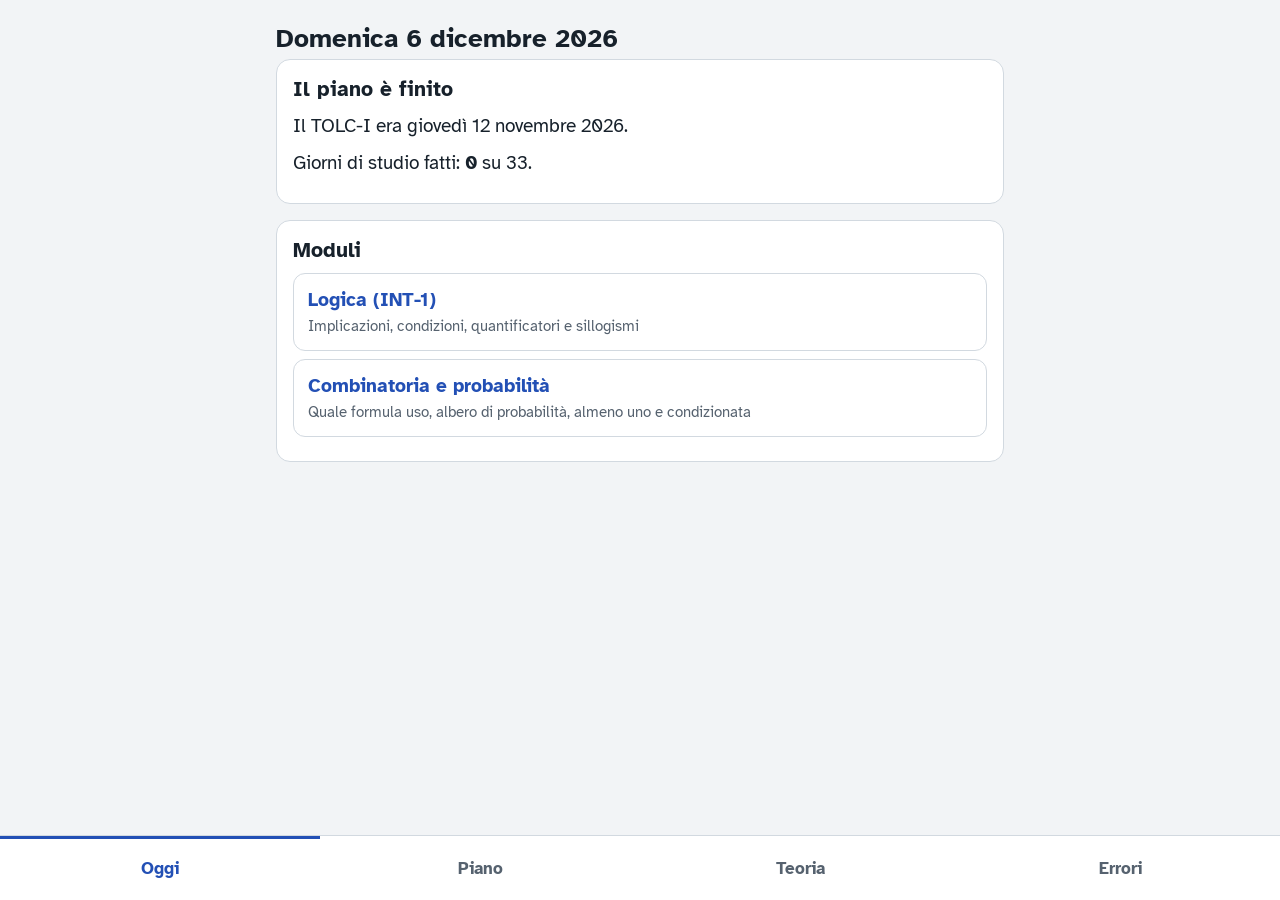
==== index.html @ aacd82c2 "Fase 1: scheletro, schermata Oggi, piano, salvataggio, PWA - data/plan.json: 39 giorni dal 5 ottobre" ====
<!DOCTYPE html>
<html lang="it">
<head>
<meta charset="utf-8">
<meta name="viewport" content="width=device-width, initial-scale=1, viewport-fit=cover">
<title>TOLC-I</title>
<meta name="description" content="Piano di studio per il TOLC-I del 12 novembre 2026">
<meta name="theme-color" content="#F2F4F6" media="(prefers-color-scheme: light)">
<meta name="theme-color" content="#11161C" media="(prefers-color-scheme: dark)">
<link rel="manifest" href="manifest.webmanifest">
<link rel="icon" type="image/png" href="assets/icons/icon-192.png">
<link rel="apple-touch-icon" href="assets/icons/apple-touch-icon.png">
<meta name="apple-mobile-web-app-title" content="TOLC-I">
<meta name="mobile-web-app-capable" content="yes">
<meta name="apple-mobile-web-app-capable" content="yes">
<link rel="stylesheet" href="assets/fonts/atkinson-hyperlegible.css">
<link rel="stylesheet" href="css/app.css">
<script src="js/store.js" defer></script>
<script src="js/app.js" defer></script>
</head>
<body>
<div class="wrap"><main id="main"><p>Caricamento…</p></main></div>
<nav class="tabbar" aria-label="Sezioni">
  <a href="#oggi">Oggi</a>
  <a href="#piano">Piano</a>
  <a href="#teoria">Teoria</a>
  <a href="#errori">Errori</a>
</nav>
<noscript><p class="wrap">Per usare l'app serve JavaScript attivo.</p></noscript>
</body>
</html>
---- assets/fonts/atkinson-hyperlegible.css ----
/* Atkinson Hyperlegible (Braille Institute, licenza SIL OFL 1.1: vedi OFL.txt).
   File locali scaricati da Google Fonts, sottoinsieme "latin": funziona offline. */
@font-face{font-family:"Atkinson Hyperlegible";font-style:normal;font-weight:400;font-display:swap;
 src:url(atkinson-hyperlegible-400.woff2) format("woff2");
 unicode-range:U+0000-00FF,U+0131,U+0152-0153,U+02BB-02BC,U+02C6,U+02DA,U+02DC,U+0304,U+0308,U+0329,U+2000-206F,U+20AC,U+2122,U+2191,U+2193,U+2212,U+2215,U+FEFF,U+FFFD}
@font-face{font-family:"Atkinson Hyperlegible";font-style:normal;font-weight:700;font-display:swap;
 src:url(atkinson-hyperlegible-700.woff2) format("woff2");
 unicode-range:U+0000-00FF,U+0131,U+0152-0153,U+02BB-02BC,U+02C6,U+02DA,U+02DC,U+0304,U+0308,U+0329,U+2000-206F,U+20AC,U+2122,U+2191,U+2193,U+2212,U+2215,U+FEFF,U+FFFD}
@font-face{font-family:"Atkinson Hyperlegible";font-style:italic;font-weight:400;font-display:swap;
 src:url(atkinson-hyperlegible-400-italic.woff2) format("woff2");
 unicode-range:U+0000-00FF,U+0131,U+0152-0153,U+02BB-02BC,U+02C6,U+02DA,U+02DC,U+0304,U+0308,U+0329,U+2000-206F,U+20AC,U+2122,U+2191,U+2193,U+2212,U+2215,U+FEFF,U+FFFD}
---- css/app.css ----
/* Stile dell'app TOLC-I. Variabili e tema chiaro/scuro presi dal modulo INT-1 (logica).
   Colori: blu (accent), verde (ok), rosso (ko). Il resto è grigio. */
:root{--bg:#F2F4F6;--surface:#FFFFFF;--ink:#17212B;--muted:#56626F;--line:#D2D9E0;--accent:#2350B5;--accent-soft:#E2EAF8;
 --ok:#15704A;--ok-soft:#E1F1E8;--ko:#B3261E;--ko-soft:#FBE6E4;
 --barh:64px;color-scheme:light}
@media (prefers-color-scheme:dark){:root:not([data-theme="light"]){--bg:#11161C;--surface:#1A2129;--ink:#E7ECF1;--muted:#A2AEBB;--line:#334050;--accent:#93B2F4;--accent-soft:#22324E;
 --ok:#63C996;--ok-soft:#163223;--ko:#F2918A;--ko-soft:#3A1F1D;color-scheme:dark}}
:root[data-theme="dark"]{--bg:#11161C;--surface:#1A2129;--ink:#E7ECF1;--muted:#A2AEBB;--line:#334050;--accent:#93B2F4;--accent-soft:#22324E;
 --ok:#63C996;--ok-soft:#163223;--ko:#F2918A;--ko-soft:#3A1F1D;color-scheme:dark}
*,*::before,*::after{box-sizing:border-box}
html{-webkit-text-size-adjust:100%}
body{margin:0;background:var(--bg);color:var(--ink);font-family:"Atkinson Hyperlegible",system-ui,-apple-system,"Segoe UI",Roboto,sans-serif;font-size:19px;line-height:1.55}
.wrap{max-width:760px;margin:0 auto;padding:calc(16px + env(safe-area-inset-top,0px)) 16px calc(var(--barh) + 32px + env(safe-area-inset-bottom,0px))}
h1{font-size:1.6rem;line-height:1.2;margin:8px 0 4px}
h2{font-size:1.3rem;line-height:1.25;margin:0 0 10px}
h3{font-size:1.1rem;margin:18px 0 8px}
p{margin:8px 0}
a{color:var(--accent)}
.muted{color:var(--muted)}
.small{font-size:.9rem}
.card{background:var(--surface);border:1px solid var(--line);border-radius:14px;padding:16px;margin:0 0 16px}
.card.today{border:2px solid var(--accent)}
.big{font-size:1.15rem}
.countdown{font-size:1.25rem;margin:4px 0 16px}
.countdown b{font-size:2rem;color:var(--accent)}
.kv{margin:10px 0}
.kv dt{font-size:.9rem;color:var(--muted);margin-top:10px}
.kv dd{margin:2px 0 0;font-size:1.1rem}
.materia{font-size:1.45rem;font-weight:700;margin:2px 0 6px}
.btn{display:inline-flex;align-items:center;justify-content:center;gap:8px;font:inherit;font-size:1.05rem;min-height:48px;padding:10px 18px;border-radius:12px;border:1px solid var(--line);background:var(--surface);color:var(--ink);cursor:pointer;text-decoration:none}
.btn.primary{background:var(--accent);border-color:var(--accent);color:var(--surface);font-weight:700}
.btn.done{background:var(--ok-soft);border-color:var(--ok);color:var(--ok);font-weight:700}
.btn.wide{width:100%}
.btnrow{display:flex;flex-wrap:wrap;gap:10px;margin-top:12px}
.link{font:inherit;font-size:.95rem;background:none;border:0;color:var(--accent);text-decoration:underline;cursor:pointer;padding:8px 4px}
button:focus-visible,a:focus-visible,input:focus-visible,summary:focus-visible{outline:3px solid var(--accent);outline-offset:2px}
.note{border-left:4px solid var(--accent);background:var(--accent-soft);border-radius:0 8px 8px 0;padding:8px 12px}
.warn{border-left:4px solid var(--ko);background:var(--ko-soft);border-radius:0 8px 8px 0;padding:8px 12px}
.modlink{display:block;text-decoration:none;color:var(--ink);border:1px solid var(--line);border-radius:12px;padding:12px 14px;margin:8px 0;background:var(--surface)}
.modlink b{color:var(--accent)}
.modlink span{display:block;font-size:.92rem;color:var(--muted)}

/* contatore esercizi */
.cnt{border-top:1px solid var(--line);padding-top:10px;margin-top:10px}
.cnt-t{font-weight:700;margin:0 0 6px}
.cnt-row{display:flex;flex-wrap:wrap;gap:8px 18px}
.step{display:flex;align-items:center;gap:6px}
.step>span{min-width:5.2em;color:var(--muted);font-size:.95rem}
.step button{font:inherit;font-size:1.3rem;font-weight:700;width:48px;height:48px;border-radius:10px;border:1px solid var(--line);background:var(--surface);color:var(--ink);cursor:pointer}
.step input{font:inherit;font-size:1.2rem;width:3.4em;height:48px;text-align:center;border:1px solid var(--line);border-radius:10px;background:var(--surface);color:var(--ink)}
.tot{margin-top:12px;font-size:1.05rem}

/* stati */
.badge{display:inline-block;font-size:.85rem;font-weight:700;padding:2px 10px;border-radius:999px;border:1px solid var(--line);color:var(--muted);white-space:nowrap}
.b-fatto{background:var(--ok-soft);border-color:var(--ok);color:var(--ok)}
.b-arretrato{background:var(--ko-soft);border-color:var(--ko);color:var(--ko)}
.b-dafare{border-color:var(--accent);color:var(--accent)}
.b-esame{background:var(--accent);border-color:var(--accent);color:var(--surface)}

/* piano */
.legend{display:flex;flex-wrap:wrap;gap:8px 12px;margin:8px 0 14px}
.days{list-style:none;margin:0;padding:0}
.day{background:var(--surface);border:1px solid var(--line);border-radius:12px;margin:0 0 8px}
.day.is-today{border:2px solid var(--accent)}
.day.pausa{background:transparent}
.day summary{list-style:none;display:flex;align-items:center;gap:10px;padding:12px 14px;cursor:pointer;min-height:56px}
.day summary::-webkit-details-marker{display:none}
.day .d{flex:0 0 4.6em;font-weight:700}
.day .m{flex:1 1 auto;min-width:0}
.day .oggi{font-size:.8rem;font-weight:700;color:var(--accent);display:block}
.day .body{padding:0 14px 14px}
.day.pausa .m{color:var(--muted)}

/* barra in basso */
.tabbar{position:fixed;left:0;right:0;bottom:0;z-index:10;display:flex;background:var(--surface);border-top:1px solid var(--line);padding-bottom:env(safe-area-inset-bottom,0px)}
.tabbar a{flex:1;display:flex;align-items:center;justify-content:center;height:var(--barh);font-size:1.05rem;color:var(--muted);text-decoration:none;font-weight:700;border-top:3px solid transparent}
.tabbar a[aria-current="page"]{color:var(--accent);border-top-color:var(--accent)}

@media (max-width:420px){body{font-size:18px}.materia{font-size:1.3rem}}
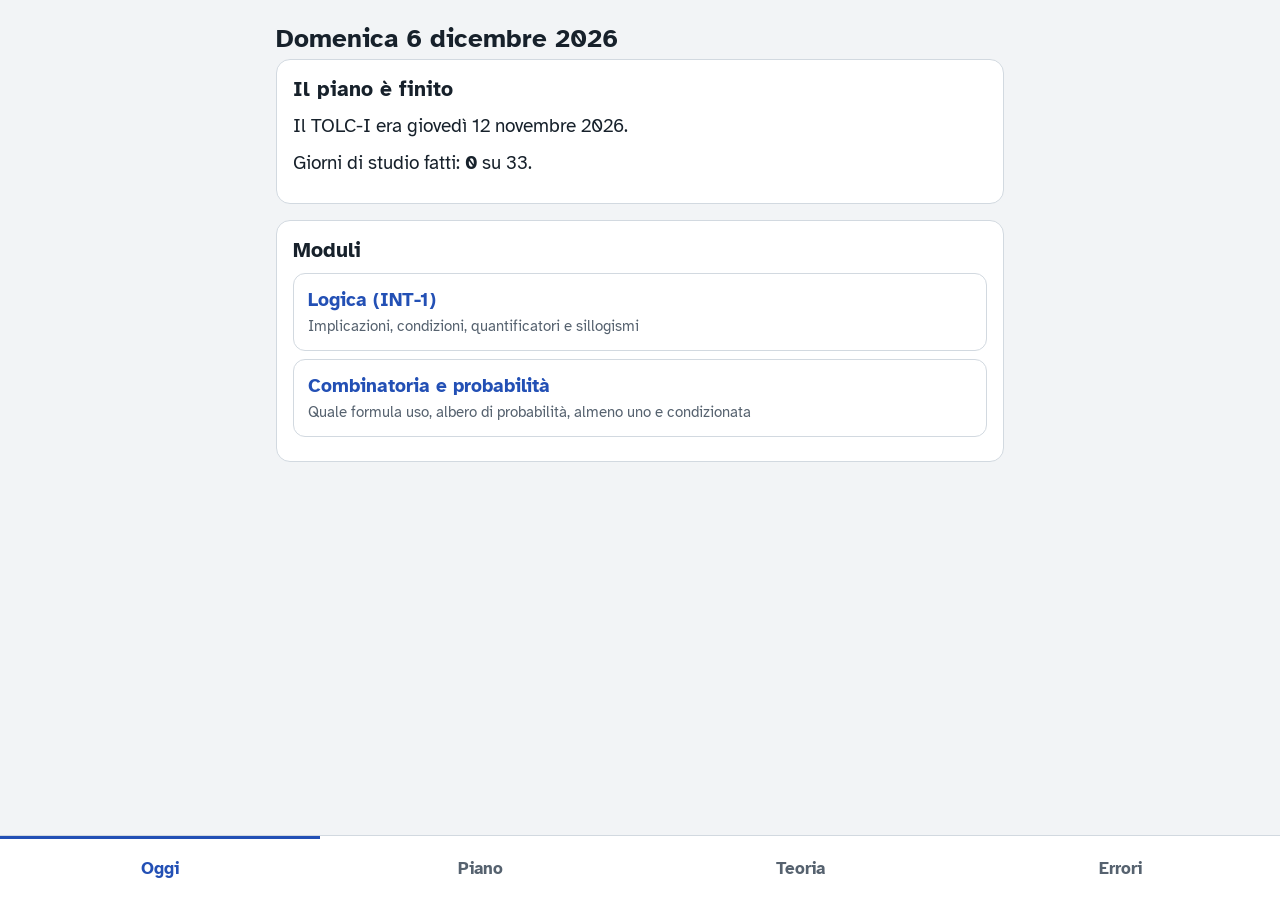
==== commit 0f9da89e: "Fase 2: la teoria dentro l'app - data/theory/: un file HTML per capitolo (sezioni 1, 2, 3, 4 e 6 del" ====
--- a/index.html
+++ b/index.html
@@ -16,6 +16,7 @@
 <link rel="stylesheet" href="assets/fonts/atkinson-hyperlegible.css">
 <link rel="stylesheet" href="css/app.css">
 <script src="js/store.js" defer></script>
+<script src="js/teoria.js" defer></script>
 <script src="js/app.js" defer></script>
 </head>
 <body>
--- a/css/app.css
+++ b/css/app.css
@@ -77,3 +77,62 @@
 .tabbar a[aria-current="page"]{color:var(--accent);border-top-color:var(--accent)}
 
 @media (max-width:420px){body{font-size:18px}.materia{font-size:1.3rem}}
+
+/* ---------- teoria ---------- */
+.legenda{list-style:none;padding:0;margin:12px 0 16px}
+.legenda li{margin:6px 0;font-size:.95em}
+.etichetta{display:inline-block;font-size:.68em;font-weight:700;letter-spacing:.04em;padding:2px 7px;border-radius:5px;vertical-align:.2em;color:var(--surface);background:var(--muted);white-space:nowrap}
+.etichetta.ripasso{background:var(--ok)}
+.etichetta.rinfrescare{background:var(--accent)}
+.etichetta.studiare{background:var(--ko)}
+.pars{list-style:none;margin:0;padding:0}
+.pars li{border-top:1px solid var(--line)}
+.pars a{display:flex;gap:10px;align-items:baseline;padding:12px 2px;color:var(--ink);text-decoration:none;min-height:48px}
+.pars .pn{flex:0 0 2.6em;font-weight:700;color:var(--accent)}
+.pars .pt{flex:1 1 auto}
+.pars .st{flex:0 0 auto;font-size:.85em;color:var(--muted)}
+.pars .st.si{color:var(--ok);font-weight:700}
+.indietro{margin:0 0 4px}
+.indietro a{display:inline-block;padding:8px 0;font-weight:700}
+.teo .letti{display:block;font-size:.85em;color:var(--muted);margin-top:4px}
+.btn.small{min-height:44px;padding:6px 14px;font-size:.95em;margin-top:6px}
+.teoria{line-height:1.6}
+.teoria h2{font-size:1.35em;margin:22px 0 10px;padding-bottom:6px;border-bottom:2px solid var(--ink)}
+.teoria h4{font-size:1.1em;margin:20px 0 6px;color:var(--ko)}
+.teoria ul{padding-left:1.2em}
+.teoria li{margin:6px 0}
+.teoria sup,.teoria sub{font-size:.72em;line-height:0}
+.teoria .nota,.teoria p.nota{color:var(--muted);font-size:.9em}
+.teoria .neg{color:var(--ko)}
+.teoria .cap-intro{margin-top:12px}
+.box{border-left:4px solid var(--ink);border-radius:0 10px 10px 0;padding:8px 14px;margin:14px 0;background:var(--surface)}
+.box p{margin:6px 0}
+.box-t{display:inline-block;font-size:.66em;font-weight:700;letter-spacing:.06em;padding:1px 7px;border-radius:4px;margin-right:4px;vertical-align:.2em;color:var(--surface);background:var(--ink)}
+.box.formula{border-color:var(--accent);background:var(--accent-soft)}
+.box.formula .box-t{background:var(--accent)}
+.box.formula b{color:var(--accent)}
+.box.trappola{border-color:var(--ko);background:var(--ko-soft)}
+.box.trappola .box-t{background:var(--ko)}
+.box.trappola b{color:var(--ko)}
+.box.esempio{border-color:var(--ok);background:var(--ok-soft)}
+.box.esempio .box-t{background:var(--ok)}
+.box.esempio b{color:var(--ok)}
+.box.figura{border-left-color:var(--line);margin:16px 0}
+.box.figura figcaption{margin:4px 0 8px}
+.box.figura .box-t{background:var(--muted)}
+.pannelli{display:flex;flex-wrap:wrap;gap:8px;overflow-x:auto;padding-bottom:4px}
+.pannelli img{display:block;flex:0 0 auto;height:auto;max-width:none;width:min(var(--w),max(100%,var(--min)));border-radius:8px;background:#fff}
+.fig-nota{flex:1 0 100%;font-size:.85em;color:var(--muted);margin:2px 0}
+.fig-scorri{font-size:.85em;color:var(--muted);margin:4px 0 0}
+.tab{overflow-x:auto;margin:14px 0}
+.tab table{border-collapse:collapse;font-size:.88em;min-width:100%}
+.tab th{background:var(--ink);color:var(--surface);text-align:left;padding:6px 8px;font-weight:700}
+.tab td{border:1px solid var(--line);padding:6px 8px;background:var(--surface);vertical-align:top}
+.tab tbody tr:nth-child(odd) td{background:var(--bg)}
+.verifica{display:inline-block;font-size:.72em;font-weight:700;color:var(--ko);border:1.5px solid var(--ko);border-radius:5px;padding:0 6px;vertical-align:.1em}
+.btnrow.letto{margin:14px 0 26px}
+.succ{margin:24px 0 8px}
+.filtro-par{font-size:1.05em;margin:22px 0 4px}
+@media (prefers-color-scheme:dark){:root:not([data-theme="light"]) .pannelli img{filter:brightness(.9)}}
+:root[data-theme="dark"] .pannelli img{filter:brightness(.9)}
+@media (max-width:480px){.box{padding:8px 10px}.box.figura{padding:8px 8px}}
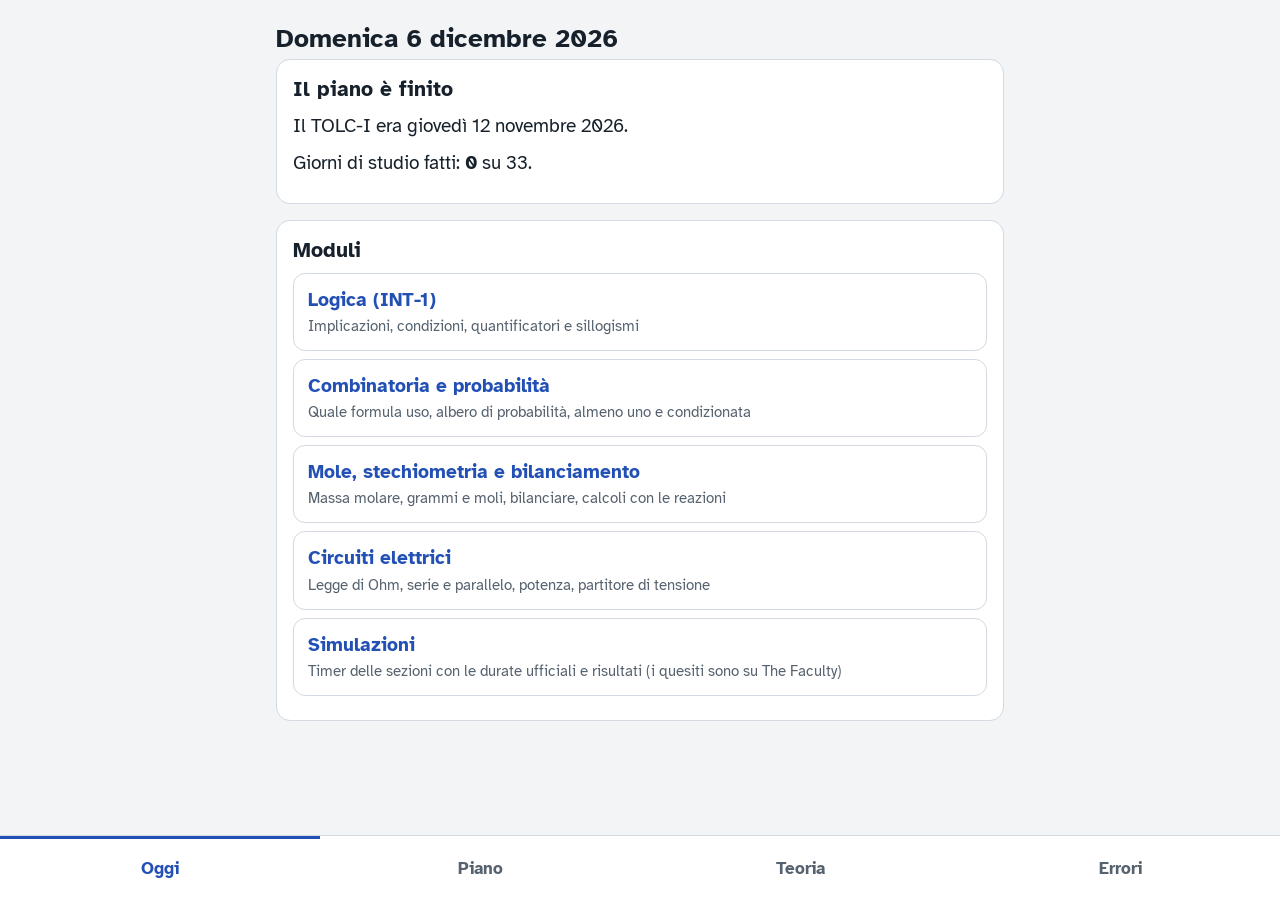
==== commit 6b6d4ce1: "Fase 4: diario errori, simulazioni, backup, aggiornamenti, rifiniture - Diario degli errori (scherma" ====
--- a/index.html
+++ b/index.html
@@ -15,12 +15,15 @@
 <meta name="apple-mobile-web-app-capable" content="yes">
 <link rel="stylesheet" href="assets/fonts/atkinson-hyperlegible.css">
 <link rel="stylesheet" href="css/app.css">
+<script src="js/versione.js" defer></script>
 <script src="js/store.js" defer></script>
 <script src="js/teoria.js" defer></script>
+<script src="js/diario.js" defer></script>
+<script src="js/simulazioni.js" defer></script>
 <script src="js/app.js" defer></script>
 </head>
 <body>
-<div class="wrap"><main id="main"><p>Caricamento…</p></main></div>
+<div class="wrap"><div id="avvisi"></div><main id="main"><p>Caricamento…</p></main></div>
 <nav class="tabbar" aria-label="Sezioni">
   <a href="#oggi">Oggi</a>
   <a href="#piano">Piano</a>
--- a/css/app.css
+++ b/css/app.css
@@ -136,3 +136,70 @@
 @media (prefers-color-scheme:dark){:root:not([data-theme="light"]) .pannelli img{filter:brightness(.9)}}
 :root[data-theme="dark"] .pannelli img{filter:brightness(.9)}
 @media (max-width:480px){.box{padding:8px 10px}.box.figura{padding:8px 8px}}
+
+/* ---------- moduli di inserimento (diario, simulazioni) ---------- */
+.field{display:block;margin:6px 0 12px;font-size:.95rem;color:var(--muted)}
+.field select,.field input[type=text]{display:block;width:100%;font:inherit;font-size:1.05rem;color:var(--ink);background:var(--surface);border:1px solid var(--line);border-radius:10px;padding:10px 12px;margin-top:4px;min-height:48px}
+select:focus-visible,.field input:focus-visible{outline:3px solid var(--accent);outline-offset:2px}
+.row2{display:grid;grid-template-columns:1fr 1fr;gap:10px}
+@media (max-width:520px){.row2{grid-template-columns:1fr}}
+fieldset.chips{border:0;margin:0 0 12px;padding:0;display:flex;flex-wrap:wrap;gap:8px}
+fieldset.chips legend{font-size:.95rem;color:var(--muted);padding:0;margin-bottom:6px}
+.chip{position:relative;display:inline-flex}
+.chip input{position:absolute;opacity:0;width:1px;height:1px}
+.chip span{display:inline-flex;align-items:center;min-height:44px;padding:8px 14px;border:1px solid var(--line);border-radius:999px;background:var(--surface);color:var(--ink);cursor:pointer;font-size:.95rem}
+.chip input:checked+span{border-color:var(--accent);background:var(--accent-soft);font-weight:700;box-shadow:inset 0 0 0 1px var(--accent)}
+.chip input:focus-visible+span{outline:3px solid var(--accent);outline-offset:2px}
+.seg{display:flex;flex-wrap:wrap;gap:8px;margin:4px 0 12px}
+.seg button{font:inherit;font-size:.95rem;min-height:44px;padding:8px 14px;border:1px solid var(--line);border-radius:999px;background:var(--surface);color:var(--ink);cursor:pointer}
+.seg button[aria-pressed="true"]{border-color:var(--accent);background:var(--accent-soft);font-weight:700}
+.ko{color:var(--ko)}
+
+/* ---------- diario ---------- */
+.deboli{margin:0 0 4px;padding-left:1.3em}.deboli li{margin:6px 0}
+.err-lista{list-style:none;margin:0;padding:0}
+.err-item{border-top:1px solid var(--line);padding:12px 0}
+.err-testa{margin:0 0 4px}
+.err-nota{margin:4px 0;overflow-wrap:anywhere}
+.tabw{overflow-x:auto;margin:8px 0}
+.tabw table{border-collapse:collapse;font-size:.92rem;min-width:100%}
+.tabw th{background:var(--ink);color:var(--surface);text-align:left;padding:6px 8px;font-weight:700}
+.tabw td{border:1px solid var(--line);padding:6px 8px;background:var(--surface)}
+.tabw tbody tr:nth-child(odd) td{background:var(--bg)}
+.tab-sim td,.tab-sim th{text-align:center;white-space:nowrap;padding:6px 4px}
+.tab-sim{font-size:.88rem}
+
+/* ---------- simulazioni ---------- */
+.sim-scelte{display:grid;grid-template-columns:1fr 1fr;gap:10px}
+.sim-scelte .btn{flex-direction:column;align-items:flex-start;text-align:left;gap:2px}
+.sim-scelte .btn span{font-size:.85rem;color:var(--muted)}
+.sim-scelte .btn:last-child{grid-column:1/-1}
+@media (max-width:420px){.sim-scelte{grid-template-columns:1fr}}
+.sim-sez{margin:0 0 4px}
+.sim-tempo{font-size:3.2rem;font-weight:700;margin:4px 0;font-variant-numeric:tabular-nums;letter-spacing:.02em}
+.sim-tempo.poco{color:var(--ko)}
+output.num{display:inline-flex;align-items:center;justify-content:center;width:3.2em;height:48px;font-size:1.2rem;border:1px solid var(--line);border-radius:10px;background:var(--surface)}
+.sim-det{border-top:1px solid var(--line);padding:8px 0}
+.sim-det summary{cursor:pointer;min-height:44px;display:flex;align-items:center;font-weight:700}
+.sim-riga{padding:6px 0}
+.grafici{display:grid;grid-template-columns:repeat(auto-fit,minmax(260px,1fr));gap:12px}
+.grafico{margin:0}
+.grafico figcaption{font-weight:700;margin-bottom:2px}
+.grafico svg{width:100%;height:auto;display:block}
+.g-linea{fill:none;stroke:var(--accent);stroke-width:2.5}
+.g-punto{fill:var(--accent)}
+.g-max{stroke:var(--line);stroke-width:1;stroke-dasharray:4 4}
+.g-zero{stroke:var(--muted);stroke-width:1}
+.g-val{font-size:12px;font-weight:700;fill:var(--ink);text-anchor:middle}
+.g-x{font-size:12px;fill:var(--muted);text-anchor:middle}
+.g-y{font-size:11px;fill:var(--muted);text-anchor:end}
+
+/* ---------- avvisi, backup, versione ---------- */
+#avvisi{position:sticky;top:calc(4px + env(safe-area-inset-top,0px));z-index:5}
+#avvisi>*{margin:0 0 12px;box-shadow:0 2px 6px rgba(0,0,0,.18)}
+.warn.big{font-size:1.1rem}
+.backup-avviso{margin:0 0 16px}
+.backup-avviso p{margin:4px 0}
+.anteprima{border:1px solid var(--accent);background:var(--accent-soft);border-radius:12px;padding:10px 14px;margin-top:12px}
+.versione{text-align:center;margin-top:20px}
+.btnrow.aggiungi{margin:0 0 16px}
